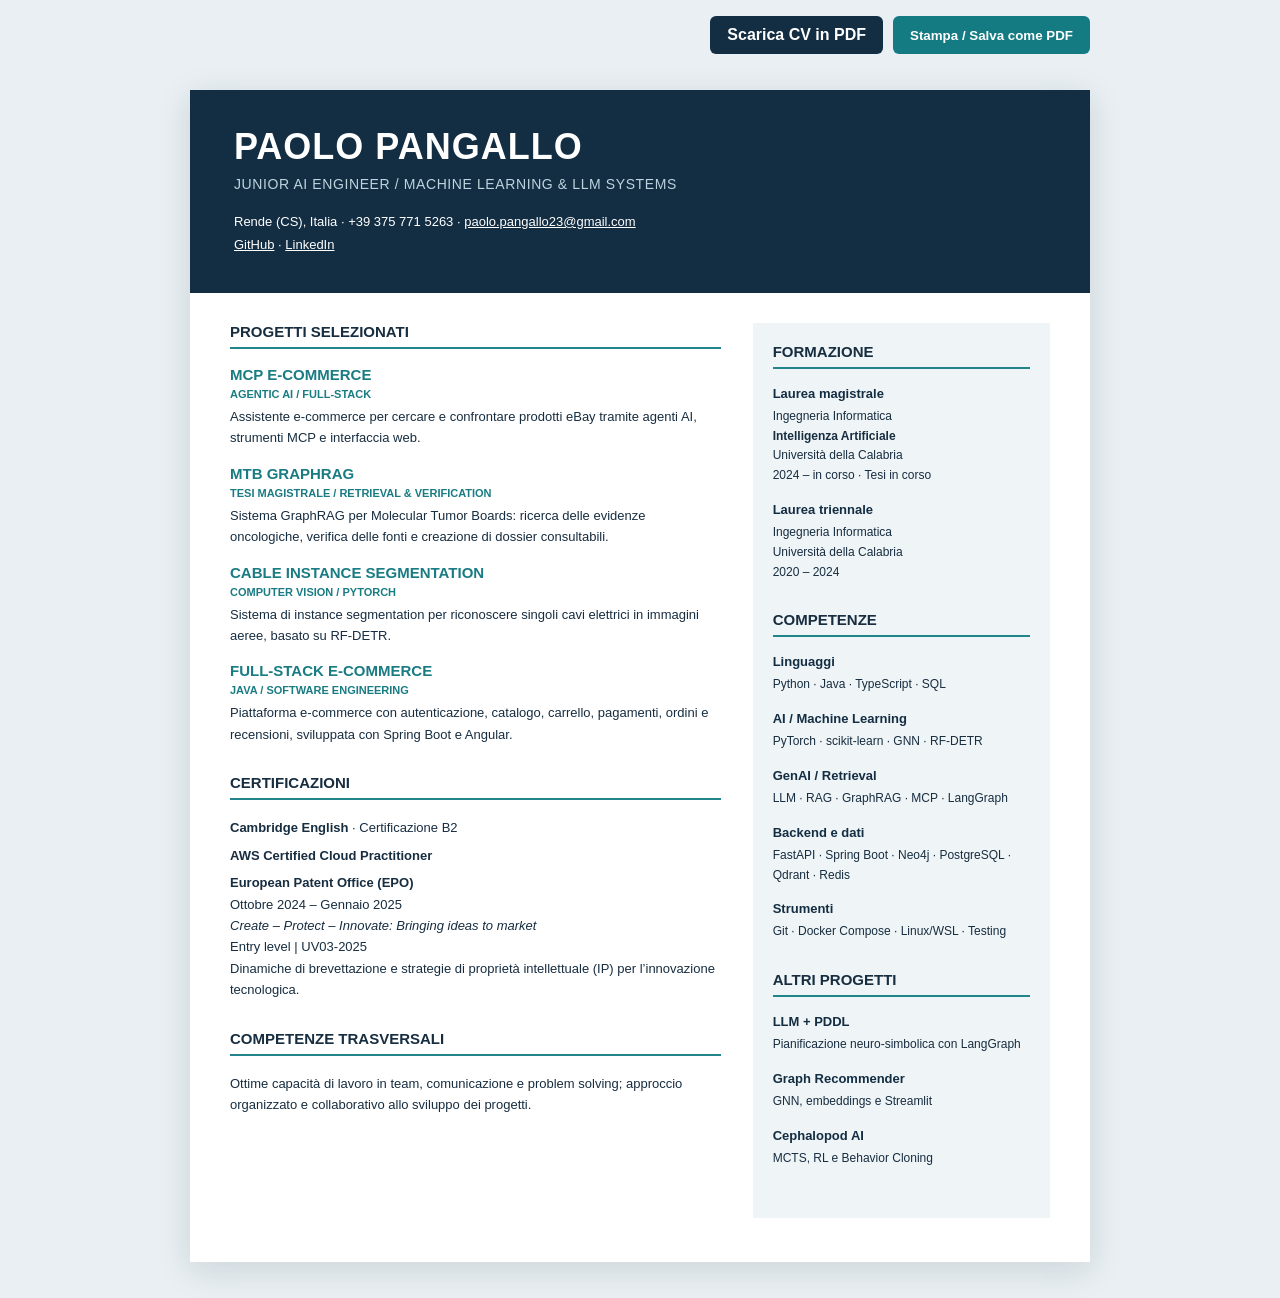
==== docs/cv/index.html @ e5beec7f "Publish public CV page under GitHub Pages docs directory" ====
<!doctype html>
<html lang="it"><head><meta charset="utf-8"><meta name="viewport" content="width=device-width,initial-scale=1"><meta name="robots" content="index,follow"><title>Paolo Pangallo | CV — Junior AI Engineer</title><style>
:root{font-family:Arial,Helvetica,sans-serif;color:#172d40;background:#e9eff2}*{box-sizing:border-box}body{margin:0}.page{max-width:900px;margin:36px auto;background:white;box-shadow:0 8px 32px #102d4022}.header{padding:36px 44px;background:#132d43;color:white}.header h1{font-size:36px;letter-spacing:1px;margin:0 0 8px}.header .role{font-size:14px;color:#bed4df;letter-spacing:.6px}.contact{margin-top:18px;font-size:13px;line-height:1.8}.contact a{color:white}main{display:grid;grid-template-columns:1.65fr 1fr;gap:32px;padding:30px 40px 44px}.sidebar{background:#eff4f6;padding:20px}.section{margin-bottom:29px}h2{font-size:15px;text-transform:uppercase;border-bottom:2px solid #21858b;padding-bottom:7px;margin:0 0 17px}h3{font-size:15px;color:#197c83;margin:16px 0 5px}.kicker{font-weight:700;font-size:11px;color:#197c83;text-transform:uppercase}.section p,.section li{font-size:13px;line-height:1.65;margin:6px 0}.sidebar h3{font-size:13px;color:#132d43}.sidebar p{font-size:12px}.actions{max-width:900px;margin:16px auto;display:flex;justify-content:flex-end}.actions button{border:0;background:#157b83;color:white;border-radius:6px;padding:10px 17px;cursor:pointer;font-weight:bold}a{color:#167d84}@media(max-width:700px){.page{margin:0}.header{padding:28px 24px}main{grid-template-columns:1fr;padding:25px 24px}.sidebar{order:2}.actions{padding:0 18px}}@media print{:root{background:white}.page{margin:0;box-shadow:none;max-width:none}.actions{display:none}main{grid-template-columns:1.65fr 1fr}.section{break-inside:avoid}@page{size:A4;margin:8mm}}
</style><link rel="canonical" href="https://paolopangallo.github.io/PaoloPangallo/cv/"></head><body><div class="actions"><a href="../Paolo_Pangallo_CV.pdf" style="display:inline-flex;align-items:center;padding:10px 17px;color:white;background:#132d43;text-decoration:none;border-radius:6px;margin-right:10px;font-weight:bold">Scarica CV in PDF</a><button onclick="window.print()">Stampa / Salva come PDF</button></div><div class="page"><header class="header"><h1>PAOLO PANGALLO</h1><div class="role">JUNIOR AI ENGINEER / MACHINE LEARNING &amp; LLM SYSTEMS</div><div class="contact">Rende (CS), Italia · +39 375 771 5263 · <a href="mailto:paolo.pangallo23@gmail.com">paolo.pangallo23@gmail.com</a><br><a href="https://github.com/PaoloPangallo">GitHub</a> · <a href="https://www.linkedin.com/in/paolo-pangallo-9aa456170/">LinkedIn</a></div></header><main><div><section class="section"><h2>Progetti selezionati</h2><h3>MCP E-COMMERCE</h3><div class="kicker">Agentic AI / Full-Stack</div><p>Assistente e-commerce per cercare e confrontare prodotti eBay tramite agenti AI, strumenti MCP e interfaccia web.</p><h3>MTB GRAPHRAG</h3><div class="kicker">Tesi magistrale / Retrieval &amp; Verification</div><p>Sistema GraphRAG per Molecular Tumor Boards: ricerca delle evidenze oncologiche, verifica delle fonti e creazione di dossier consultabili.</p><h3>CABLE INSTANCE SEGMENTATION</h3><div class="kicker">Computer Vision / PyTorch</div><p>Sistema di instance segmentation per riconoscere singoli cavi elettrici in immagini aeree, basato su RF-DETR.</p><h3>FULL-STACK E-COMMERCE</h3><div class="kicker">Java / Software Engineering</div><p>Piattaforma e-commerce con autenticazione, catalogo, carrello, pagamenti, ordini e recensioni, sviluppata con Spring Boot e Angular.</p></section><section class="section"><h2>Certificazioni</h2><p><strong>Cambridge English</strong> · Certificazione B2</p><p><strong>AWS Certified Cloud Practitioner</strong></p><p><strong>European Patent Office (EPO)</strong><br>Ottobre 2024 – Gennaio 2025<br><em>Create – Protect – Innovate: Bringing ideas to market</em><br>Entry level | UV03-2025<br>Dinamiche di brevettazione e strategie di proprietà intellettuale (IP) per l’innovazione tecnologica.</p></section><section class="section"><h2>Competenze trasversali</h2><p>Ottime capacità di lavoro in team, comunicazione e problem solving; approccio organizzato e collaborativo allo sviluppo dei progetti.</p></section></div><aside class="sidebar"><section class="section"><h2>Formazione</h2><h3>Laurea magistrale</h3><p>Ingegneria Informatica<br><strong>Intelligenza Artificiale</strong><br>Università della Calabria<br>2024 – in corso · Tesi in corso</p><h3>Laurea triennale</h3><p>Ingegneria Informatica<br>Università della Calabria<br>2020 – 2024</p></section><section class="section"><h2>Competenze</h2><h3>Linguaggi</h3><p>Python · Java · TypeScript · SQL</p><h3>AI / Machine Learning</h3><p>PyTorch · scikit-learn · GNN · RF-DETR</p><h3>GenAI / Retrieval</h3><p>LLM · RAG · GraphRAG · MCP · LangGraph</p><h3>Backend e dati</h3><p>FastAPI · Spring Boot · Neo4j · PostgreSQL · Qdrant · Redis</p><h3>Strumenti</h3><p>Git · Docker Compose · Linux/WSL · Testing</p></section><section class="section"><h2>Altri progetti</h2><h3>LLM + PDDL</h3><p>Pianificazione neuro-simbolica con LangGraph</p><h3>Graph Recommender</h3><p>GNN, embeddings e Streamlit</p><h3>Cephalopod AI</h3><p>MCTS, RL e Behavior Cloning</p></section></aside></main></div></body></html>
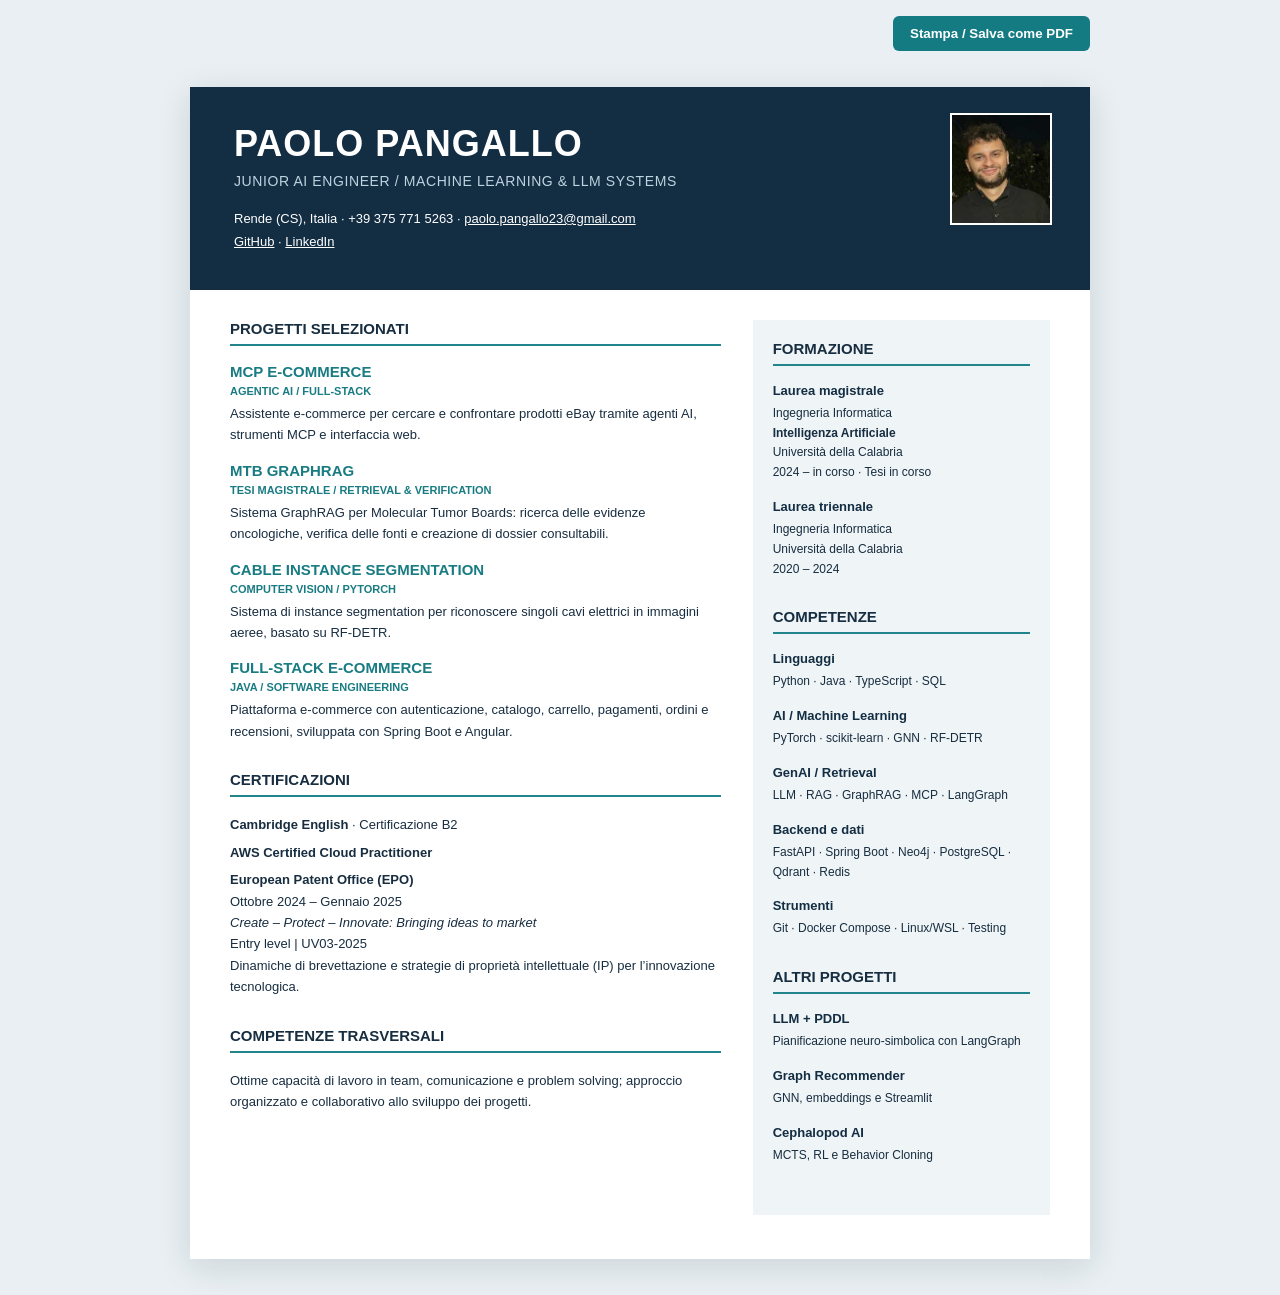
==== commit 69cef232: "Refine public CV page with profile photo and print-to-PDF action" ====
--- a/docs/cv/index.html
+++ b/docs/cv/index.html
@@ -1,4 +1,4 @@
 <!doctype html>
 <html lang="it"><head><meta charset="utf-8"><meta name="viewport" content="width=device-width,initial-scale=1"><meta name="robots" content="index,follow"><title>Paolo Pangallo | CV — Junior AI Engineer</title><style>
-:root{font-family:Arial,Helvetica,sans-serif;color:#172d40;background:#e9eff2}*{box-sizing:border-box}body{margin:0}.page{max-width:900px;margin:36px auto;background:white;box-shadow:0 8px 32px #102d4022}.header{padding:36px 44px;background:#132d43;color:white}.header h1{font-size:36px;letter-spacing:1px;margin:0 0 8px}.header .role{font-size:14px;color:#bed4df;letter-spacing:.6px}.contact{margin-top:18px;font-size:13px;line-height:1.8}.contact a{color:white}main{display:grid;grid-template-columns:1.65fr 1fr;gap:32px;padding:30px 40px 44px}.sidebar{background:#eff4f6;padding:20px}.section{margin-bottom:29px}h2{font-size:15px;text-transform:uppercase;border-bottom:2px solid #21858b;padding-bottom:7px;margin:0 0 17px}h3{font-size:15px;color:#197c83;margin:16px 0 5px}.kicker{font-weight:700;font-size:11px;color:#197c83;text-transform:uppercase}.section p,.section li{font-size:13px;line-height:1.65;margin:6px 0}.sidebar h3{font-size:13px;color:#132d43}.sidebar p{font-size:12px}.actions{max-width:900px;margin:16px auto;display:flex;justify-content:flex-end}.actions button{border:0;background:#157b83;color:white;border-radius:6px;padding:10px 17px;cursor:pointer;font-weight:bold}a{color:#167d84}@media(max-width:700px){.page{margin:0}.header{padding:28px 24px}main{grid-template-columns:1fr;padding:25px 24px}.sidebar{order:2}.actions{padding:0 18px}}@media print{:root{background:white}.page{margin:0;box-shadow:none;max-width:none}.actions{display:none}main{grid-template-columns:1.65fr 1fr}.section{break-inside:avoid}@page{size:A4;margin:8mm}}
-</style><link rel="canonical" href="https://paolopangallo.github.io/PaoloPangallo/cv/"></head><body><div class="actions"><a href="../Paolo_Pangallo_CV.pdf" style="display:inline-flex;align-items:center;padding:10px 17px;color:white;background:#132d43;text-decoration:none;border-radius:6px;margin-right:10px;font-weight:bold">Scarica CV in PDF</a><button onclick="window.print()">Stampa / Salva come PDF</button></div><div class="page"><header class="header"><h1>PAOLO PANGALLO</h1><div class="role">JUNIOR AI ENGINEER / MACHINE LEARNING &amp; LLM SYSTEMS</div><div class="contact">Rende (CS), Italia · +39 375 771 5263 · <a href="mailto:paolo.pangallo23@gmail.com">paolo.pangallo23@gmail.com</a><br><a href="https://github.com/PaoloPangallo">GitHub</a> · <a href="https://www.linkedin.com/in/paolo-pangallo-9aa456170/">LinkedIn</a></div></header><main><div><section class="section"><h2>Progetti selezionati</h2><h3>MCP E-COMMERCE</h3><div class="kicker">Agentic AI / Full-Stack</div><p>Assistente e-commerce per cercare e confrontare prodotti eBay tramite agenti AI, strumenti MCP e interfaccia web.</p><h3>MTB GRAPHRAG</h3><div class="kicker">Tesi magistrale / Retrieval &amp; Verification</div><p>Sistema GraphRAG per Molecular Tumor Boards: ricerca delle evidenze oncologiche, verifica delle fonti e creazione di dossier consultabili.</p><h3>CABLE INSTANCE SEGMENTATION</h3><div class="kicker">Computer Vision / PyTorch</div><p>Sistema di instance segmentation per riconoscere singoli cavi elettrici in immagini aeree, basato su RF-DETR.</p><h3>FULL-STACK E-COMMERCE</h3><div class="kicker">Java / Software Engineering</div><p>Piattaforma e-commerce con autenticazione, catalogo, carrello, pagamenti, ordini e recensioni, sviluppata con Spring Boot e Angular.</p></section><section class="section"><h2>Certificazioni</h2><p><strong>Cambridge English</strong> · Certificazione B2</p><p><strong>AWS Certified Cloud Practitioner</strong></p><p><strong>European Patent Office (EPO)</strong><br>Ottobre 2024 – Gennaio 2025<br><em>Create – Protect – Innovate: Bringing ideas to market</em><br>Entry level | UV03-2025<br>Dinamiche di brevettazione e strategie di proprietà intellettuale (IP) per l’innovazione tecnologica.</p></section><section class="section"><h2>Competenze trasversali</h2><p>Ottime capacità di lavoro in team, comunicazione e problem solving; approccio organizzato e collaborativo allo sviluppo dei progetti.</p></section></div><aside class="sidebar"><section class="section"><h2>Formazione</h2><h3>Laurea magistrale</h3><p>Ingegneria Informatica<br><strong>Intelligenza Artificiale</strong><br>Università della Calabria<br>2024 – in corso · Tesi in corso</p><h3>Laurea triennale</h3><p>Ingegneria Informatica<br>Università della Calabria<br>2020 – 2024</p></section><section class="section"><h2>Competenze</h2><h3>Linguaggi</h3><p>Python · Java · TypeScript · SQL</p><h3>AI / Machine Learning</h3><p>PyTorch · scikit-learn · GNN · RF-DETR</p><h3>GenAI / Retrieval</h3><p>LLM · RAG · GraphRAG · MCP · LangGraph</p><h3>Backend e dati</h3><p>FastAPI · Spring Boot · Neo4j · PostgreSQL · Qdrant · Redis</p><h3>Strumenti</h3><p>Git · Docker Compose · Linux/WSL · Testing</p></section><section class="section"><h2>Altri progetti</h2><h3>LLM + PDDL</h3><p>Pianificazione neuro-simbolica con LangGraph</p><h3>Graph Recommender</h3><p>GNN, embeddings e Streamlit</p><h3>Cephalopod AI</h3><p>MCTS, RL e Behavior Cloning</p></section></aside></main></div></body></html>+:root{font-family:Arial,Helvetica,sans-serif;color:#172d40;background:#e9eff2}*{box-sizing:border-box}body{margin:0}.page{max-width:900px;margin:36px auto;background:white;box-shadow:0 8px 32px #102d4022}.header{padding:36px 44px;background:#132d43;color:white}.header{position:relative;padding-right:180px}.profilephoto{position:absolute;right:38px;top:26px;height:112px;width:102px;object-fit:cover;border:2px solid white}.header h1{font-size:36px;letter-spacing:1px;margin:0 0 8px}.header .role{font-size:14px;color:#bed4df;letter-spacing:.6px}.contact{margin-top:18px;font-size:13px;line-height:1.8}.contact a{color:white}main{display:grid;grid-template-columns:1.65fr 1fr;gap:32px;padding:30px 40px 44px}.sidebar{background:#eff4f6;padding:20px}.section{margin-bottom:29px}h2{font-size:15px;text-transform:uppercase;border-bottom:2px solid #21858b;padding-bottom:7px;margin:0 0 17px}h3{font-size:15px;color:#197c83;margin:16px 0 5px}.kicker{font-weight:700;font-size:11px;color:#197c83;text-transform:uppercase}.section p,.section li{font-size:13px;line-height:1.65;margin:6px 0}.sidebar h3{font-size:13px;color:#132d43}.sidebar p{font-size:12px}.actions{max-width:900px;margin:16px auto;display:flex;justify-content:flex-end}.actions button{border:0;background:#157b83;color:white;border-radius:6px;padding:10px 17px;cursor:pointer;font-weight:bold}a{color:#167d84}@media(max-width:700px){.header{padding-right:24px}.profilephoto{position:static;float:right;width:72px;height:82px;margin:0 0 9px 12px}.page{margin:0}.header{padding:28px 24px}main{grid-template-columns:1fr;padding:25px 24px}.sidebar{order:2}.actions{padding:0 18px}}@media print{:root{background:white}.page{margin:0;box-shadow:none;max-width:none}.actions{display:none}main{grid-template-columns:1.65fr 1fr}.section{break-inside:avoid}@page{size:A4;margin:8mm}}
+</style><link rel="canonical" href="https://paolopangallo.github.io/PaoloPangallo/cv/"></head><body><div class="actions"><button onclick="window.print()">Stampa / Salva come PDF</button></div><div class="page"><header class="header"><img class="profilephoto" src="../profile-paolo.jpg" alt="Foto profilo di Paolo Pangallo"><h1>PAOLO PANGALLO</h1><div class="role">JUNIOR AI ENGINEER / MACHINE LEARNING &amp; LLM SYSTEMS</div><div class="contact">Rende (CS), Italia · +39 375 771 5263 · <a href="mailto:paolo.pangallo23@gmail.com">paolo.pangallo23@gmail.com</a><br><a href="https://github.com/PaoloPangallo">GitHub</a> · <a href="https://www.linkedin.com/in/paolo-pangallo-9aa456170/">LinkedIn</a></div></header><main><div><section class="section"><h2>Progetti selezionati</h2><h3>MCP E-COMMERCE</h3><div class="kicker">Agentic AI / Full-Stack</div><p>Assistente e-commerce per cercare e confrontare prodotti eBay tramite agenti AI, strumenti MCP e interfaccia web.</p><h3>MTB GRAPHRAG</h3><div class="kicker">Tesi magistrale / Retrieval &amp; Verification</div><p>Sistema GraphRAG per Molecular Tumor Boards: ricerca delle evidenze oncologiche, verifica delle fonti e creazione di dossier consultabili.</p><h3>CABLE INSTANCE SEGMENTATION</h3><div class="kicker">Computer Vision / PyTorch</div><p>Sistema di instance segmentation per riconoscere singoli cavi elettrici in immagini aeree, basato su RF-DETR.</p><h3>FULL-STACK E-COMMERCE</h3><div class="kicker">Java / Software Engineering</div><p>Piattaforma e-commerce con autenticazione, catalogo, carrello, pagamenti, ordini e recensioni, sviluppata con Spring Boot e Angular.</p></section><section class="section"><h2>Certificazioni</h2><p><strong>Cambridge English</strong> · Certificazione B2</p><p><strong>AWS Certified Cloud Practitioner</strong></p><p><strong>European Patent Office (EPO)</strong><br>Ottobre 2024 – Gennaio 2025<br><em>Create – Protect – Innovate: Bringing ideas to market</em><br>Entry level | UV03-2025<br>Dinamiche di brevettazione e strategie di proprietà intellettuale (IP) per l’innovazione tecnologica.</p></section><section class="section"><h2>Competenze trasversali</h2><p>Ottime capacità di lavoro in team, comunicazione e problem solving; approccio organizzato e collaborativo allo sviluppo dei progetti.</p></section></div><aside class="sidebar"><section class="section"><h2>Formazione</h2><h3>Laurea magistrale</h3><p>Ingegneria Informatica<br><strong>Intelligenza Artificiale</strong><br>Università della Calabria<br>2024 – in corso · Tesi in corso</p><h3>Laurea triennale</h3><p>Ingegneria Informatica<br>Università della Calabria<br>2020 – 2024</p></section><section class="section"><h2>Competenze</h2><h3>Linguaggi</h3><p>Python · Java · TypeScript · SQL</p><h3>AI / Machine Learning</h3><p>PyTorch · scikit-learn · GNN · RF-DETR</p><h3>GenAI / Retrieval</h3><p>LLM · RAG · GraphRAG · MCP · LangGraph</p><h3>Backend e dati</h3><p>FastAPI · Spring Boot · Neo4j · PostgreSQL · Qdrant · Redis</p><h3>Strumenti</h3><p>Git · Docker Compose · Linux/WSL · Testing</p></section><section class="section"><h2>Altri progetti</h2><h3>LLM + PDDL</h3><p>Pianificazione neuro-simbolica con LangGraph</p><h3>Graph Recommender</h3><p>GNN, embeddings e Streamlit</p><h3>Cephalopod AI</h3><p>MCTS, RL e Behavior Cloning</p></section></aside></main></div></body></html>
